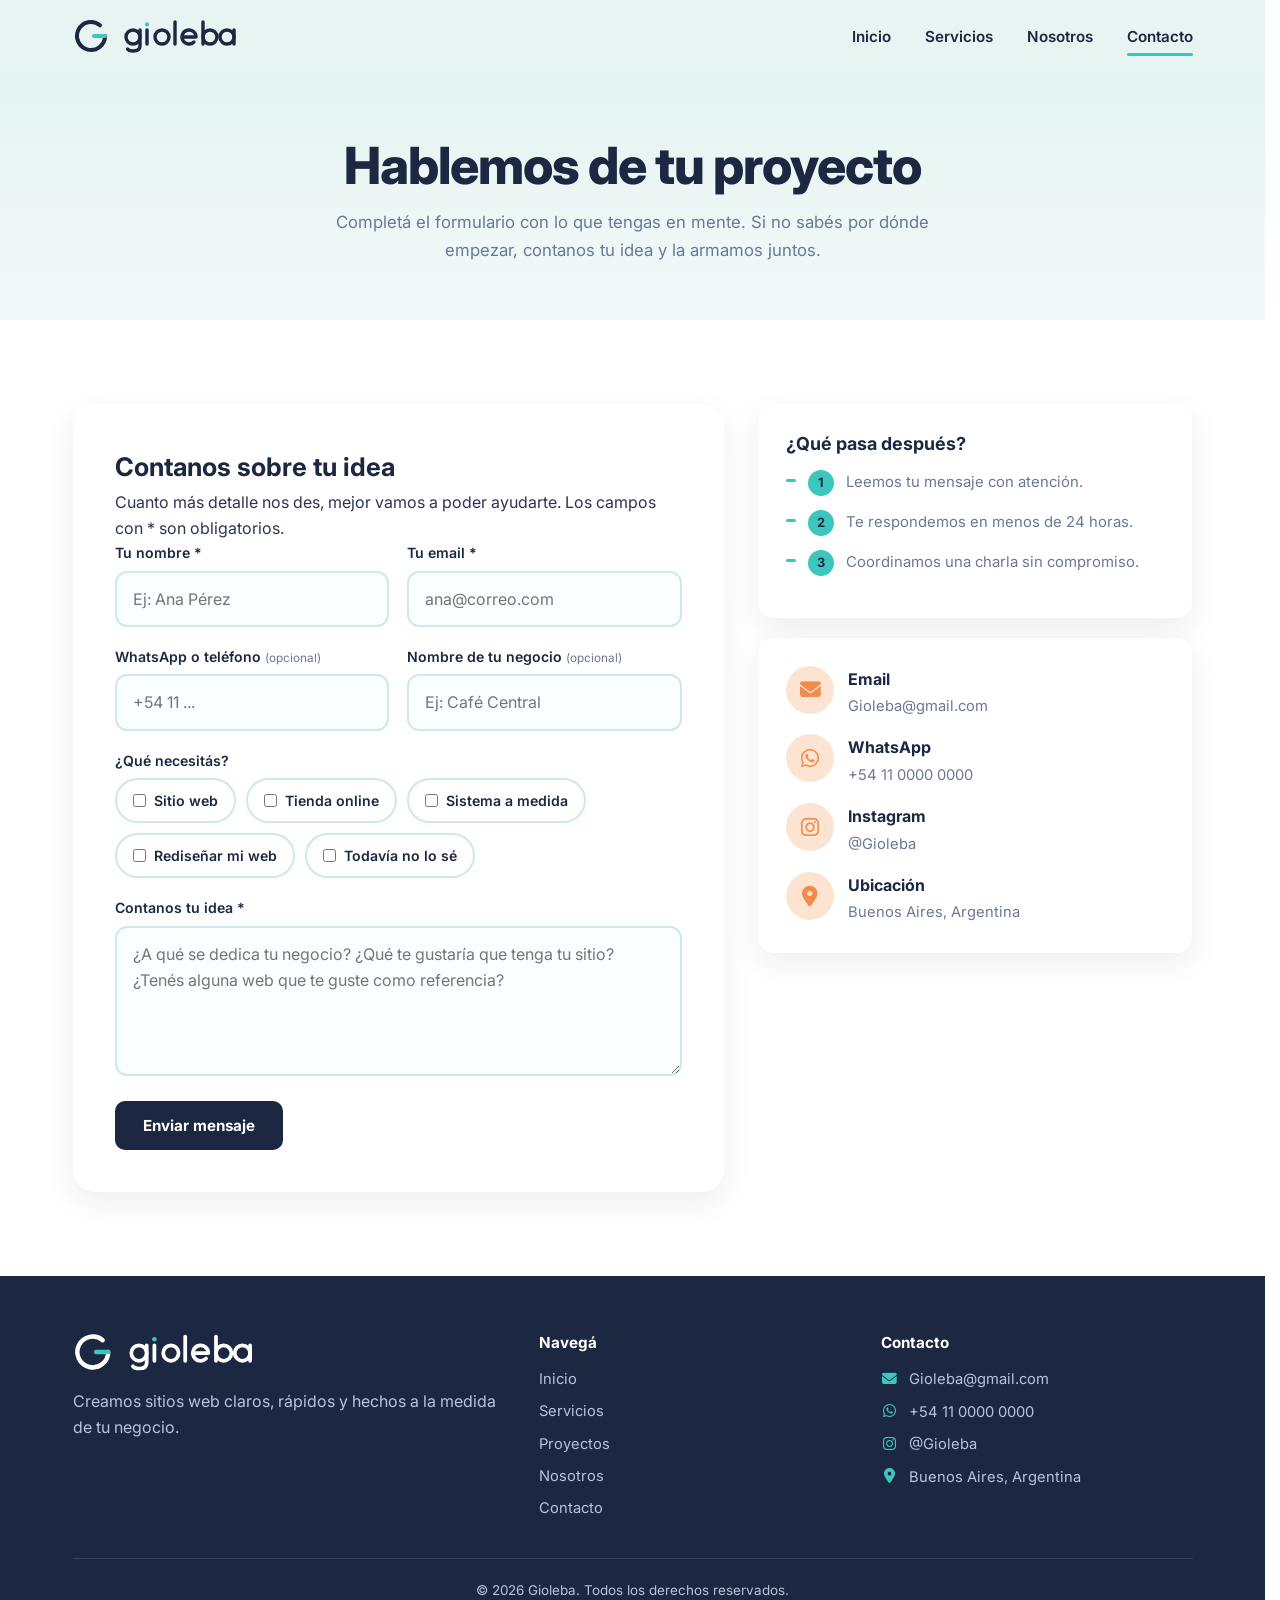
==== public/contacto.html @ 31b3fd61 "feat: backend de contacto con Notion y estructura para Cloudflare Pages" ====
<!DOCTYPE html>
<html lang="es">
<head>
  <meta charset="UTF-8">
  <meta name="viewport" content="width=device-width, initial-scale=1">
  <title>Gioleba</title>
  <meta name="description" content="Contanos tu idea y empecemos tu proyecto.">
  <link rel="icon" href="img/logo-blanco.svg">
  <link rel="preconnect" href="https://fonts.googleapis.com">
  <link href="https://fonts.googleapis.com/css2?family=Inter:wght@400;500;600;700;800&display=swap" rel="stylesheet">
  <!-- iconos font awesome -->
  <link rel="stylesheet" href="https://cdnjs.cloudflare.com/ajax/libs/font-awesome/6.5.2/css/all.min.css">
  <!-- hoja de estilos compartida -->
  <link rel="stylesheet" href="style.css">
</head>
<body>

  <!-- cabecera y navegacion, el link activo se marca desde main.js -->
  <header class="cabecera">
    <div class="contenedor nav">
      <!-- logo: reemplaza el archivo img/logo.svg por el tuyo -->
      <a href="index.html" class="logo" aria-label="Gioleba, ir al inicio"><img src="img/logo.svg" alt="Gioleba" width="170" height="40"></a>
      <button class="burger" aria-label="Abrir menú" aria-expanded="false"><span></span><span></span><span></span></button>
      <ul class="menu">
        <li><a href="index.html">Inicio</a></li>
        <li><a href="servicios.html">Servicios</a></li>
          <!-- <li><a href="proyectos.html">Proyectos</a></li>-->
        <li><a href="nosotros.html">Nosotros</a></li>
        <li><a href="contacto.html">Contacto</a></li>
      </ul>
    </div>
  </header>

  <main>
    <section class="pagina-titulo">
      <div class="contenedor">
        <h1 class="entra">Hablemos de tu proyecto</h1>
        <p class="entra">Completá el formulario con lo que tengas en mente. Si no sabés por dónde empezar, contanos tu idea y la armamos juntos.</p>
      </div>
    </section>

    <section class="seccion">
      <div class="contenedor contacto-grid">

        <!-- formulario grande, validacion en main.js y envio a /api/contacto -->
        <div class="formulario reveal">
          <form id="form-contacto" novalidate>
            <h2>Contanos sobre tu idea</h2>
            <p>Cuanto más detalle nos des, mejor vamos a poder ayudarte. Los campos con * son obligatorios.</p>
            <div class="fila">
              <div class="campo"><label for="nombre">Tu nombre *</label><input id="nombre" name="nombre" type="text" placeholder="Ej: Ana Pérez" autocomplete="name"><span class="msg-error">Escribí tu nombre para saber cómo llamarte.</span></div>
              <div class="campo"><label for="email">Tu email *</label><input id="email" name="email" type="email" placeholder="ana@correo.com" autocomplete="email"><span class="msg-error">Revisá que el email esté bien escrito.</span></div>
            </div>
            <div class="fila">
              <div class="campo"><label for="tel">WhatsApp o teléfono <small>(opcional)</small></label><input id="tel" name="tel" type="tel" placeholder="+54 11 ..."></div>
              <div class="campo"><label for="negocio">Nombre de tu negocio <small>(opcional)</small></label><input id="negocio" name="negocio" type="text" placeholder="Ej: Café Central"></div>
            </div>
            <div class="campo">
              <label>¿Qué necesitás?</label>
              <div class="opciones">
                <label><input type="checkbox" name="tipo" value="web"> Sitio web</label>
                <label><input type="checkbox" name="tipo" value="tienda"> Tienda online</label>
                <label><input type="checkbox" name="tipo" value="sistema"> Sistema a medida</label>
                <label><input type="checkbox" name="tipo" value="rediseno"> Rediseñar mi web</label>
                <label><input type="checkbox" name="tipo" value="no-se"> Todavía no lo sé</label>
              </div>
            </div>
            <div class="campo"><label for="mensaje">Contanos tu idea *</label><textarea id="mensaje" name="mensaje" placeholder="¿A qué se dedica tu negocio? ¿Qué te gustaría que tenga tu sitio? ¿Tenés alguna web que te guste como referencia?"></textarea><span class="msg-error">Contanos un poco más (al menos unas pocas palabras).</span></div>
            <!-- trampa anti-spam: las personas no la ven, los bots la completan -->
            <div class="hp" aria-hidden="true">
              <label for="website">No completar este campo</label>
              <input id="website" name="website" type="text" tabindex="-1" autocomplete="off">
            </div>
            <button type="submit" class="btn btn-oscuro">Enviar mensaje</button>
            <p id="form-aviso" class="form-aviso" role="alert" hidden></p>
          </form>
          <div class="exito">
            <div class="icono"><i class="fa-solid fa-circle-check"></i></div>
            <h3>¡Mensaje enviado!</h3>
            <p>Gracias por escribirnos. Te respondemos en menos de 24 horas.</p>
          </div>
        </div>

        <!-- columna lateral -->
        <aside class="lateral">
          <div class="tarjeta reveal">
            <h3>¿Qué pasa después?</h3>
            <ul class="pasos-lista" style="margin-top:14px">
              <li><b>1</b>Leemos tu mensaje con atención.</li>
              <li><b>2</b>Te respondemos en menos de 24 horas.</li>
              <li><b>3</b>Coordinamos una charla sin compromiso.</li>
            </ul>
          </div>
          <div class="tarjeta reveal">
            <a class="dato" href="mailto:Gioleba@gmail.com"><div class="icono"><i class="fa-solid fa-envelope"></i></div><div><strong>Email</strong><span>Gioleba@gmail.com</span></div></a>
            <a class="dato" href="https://wa.me/5491100000000" target="_blank" rel="noopener"><div class="icono"><i class="fa-brands fa-whatsapp"></i></div><div><strong>WhatsApp</strong><span>+54 11 0000 0000</span></div></a>
            <a class="dato" href="https://instagram.com/Gioleba" target="_blank" rel="noopener"><div class="icono"><i class="fa-brands fa-instagram"></i></div><div><strong>Instagram</strong><span>@Gioleba</span></div></a>
            <div class="dato"><div class="icono"><i class="fa-solid fa-location-dot"></i></div><div><strong>Ubicación</strong><span>Buenos Aires, Argentina</span></div></div>
          </div>
        </aside>
      </div>
    </section>
  </main>

    <!-- pie de pagina -->
  <footer class="pie">
    <div class="contenedor">
      <div class="pie-grid">
        <div>
          <!-- logo version clara para fondo oscuro: img/logo-blanco.svg -->
          <a href="index.html" class="logo" aria-label="Gioleba, ir al inicio"><img src="img/logo-blanco.svg" alt="Gioleba" width="170" height="40"></a>
          <p>Creamos sitios web claros, rápidos y hechos a la medida de tu negocio.</p>
        </div>
        <div>
          <h4>Navegá</h4>
          <ul>
            <li><a href="index.html">Inicio</a></li>
            <li><a href="servicios.html">Servicios</a></li>
            <li><a href="proyectos.html">Proyectos</a></li>
            <li><a href="nosotros.html">Nosotros</a></li>
            <li><a href="contacto.html">Contacto</a></li>
          </ul>
        </div>
        <div>
          <h4>Contacto</h4>
          <ul>
            <li><a href="mailto:Gioleba@gmail.com"><i class="fa-solid fa-envelope"></i>Gioleba@gmail.com</a></li>
            <li><a href="https://wa.me/5491100000000" target="_blank" rel="noopener"><i class="fa-brands fa-whatsapp"></i>+54 11 0000 0000</a></li>
            <li><a href="https://instagram.com/Gioleba" target="_blank" rel="noopener"><i class="fa-brands fa-instagram"></i>@Gioleba</a></li>
            <li><span><i class="fa-solid fa-location-dot"></i>Buenos Aires, Argentina</span></li>
          </ul>
        </div>
      </div>
      <p class="pie-fin">© <span class="anio">2026</span> Gioleba. Todos los derechos reservados.</p>
    </div>
  </footer>

  <!-- comportamiento compartido -->
  <script src="main.js"></script>
</body>
</html>
---- public/style.css ----
/* ===== variables de color y medidas ===== */
:root{
  --menta:#e4f3f1; --menta-2:#cfe9e6; --blanco:#fff;
  --marino:#1c2842; --texto:#2b3550; --suave:#6b7794;
  --turquesa:#3cc6bd; --turquesa-os:#27a39b;
  --durazno:#fde4d2; --naranja:#f28c4e;
  --radio:16px; --sombra:0 10px 30px rgba(28,40,66,.08);
  --ancho:1120px;
}
*{box-sizing:border-box;margin:0;padding:0}
html{scroll-behavior:smooth}
body{font-family:'Inter',system-ui,sans-serif;color:var(--texto);background:var(--blanco);line-height:1.65;-webkit-font-smoothing:antialiased}
img,svg{max-width:100%;display:block}
a{color:inherit;text-decoration:none}
ul{list-style:none}
.contenedor{width:min(var(--ancho),92%);margin-inline:auto}
:focus-visible{outline:3px solid var(--turquesa);outline-offset:3px;border-radius:6px}

/* ===== navegacion ===== */
.cabecera{position:sticky;top:0;z-index:50;background:rgba(228,243,241,.88);backdrop-filter:blur(10px);transition:box-shadow .3s}
.cabecera.scroll{box-shadow:0 6px 24px rgba(28,40,66,.1)}
.nav{display:flex;align-items:center;justify-content:space-between;height:72px}
.menu{display:flex;gap:34px}
.menu a{position:relative;font-weight:600;font-size:.95rem;color:var(--marino);padding:26px 0}
/* linea indicadora de la pagina activa */
.menu a::after{content:"";position:absolute;left:0;right:0;bottom:16px;height:3px;border-radius:3px;background:var(--turquesa);transform:scaleX(0);transform-origin:left;transition:transform .35s ease}
.menu a:hover::after,.menu a.activo::after{transform:scaleX(1)}
.burger{display:none;background:none;border:0;width:40px;height:40px;cursor:pointer}
.burger span{display:block;width:24px;height:2.5px;background:var(--marino);margin:5px auto;border-radius:2px;transition:.3s}
.burger.abierto span:nth-child(1){transform:translateY(7.5px) rotate(45deg)}
.burger.abierto span:nth-child(2){opacity:0}
.burger.abierto span:nth-child(3){transform:translateY(-7.5px) rotate(-45deg)}

/* ===== botones ===== */
.btn{display:inline-block;padding:13px 26px;border-radius:10px;font-weight:700;font-size:.95rem;border:2px solid transparent;cursor:pointer;font-family:inherit;transition:transform .25s,box-shadow .25s,background .25s}
.btn-oscuro{background:var(--marino);color:#fff}
.btn-oscuro:hover{transform:translateY(-3px);box-shadow:0 10px 22px rgba(28,40,66,.28)}
.btn-borde{border-color:var(--marino);color:var(--marino);background:transparent}
.btn-borde:hover{background:var(--marino);color:#fff;transform:translateY(-3px)}
.btn-turquesa{background:var(--turquesa);color:var(--marino)}
.btn-turquesa:hover{background:var(--turquesa-os);transform:translateY(-3px)}
.acciones{display:flex;gap:14px;flex-wrap:wrap;margin-top:28px}

/* ===== hero ===== */
.hero{background:linear-gradient(180deg,var(--menta),#f3faf9);padding:70px 0 90px;overflow:hidden}
.hero-grid{display:grid;grid-template-columns:1.1fr .9fr;gap:40px;align-items:center}
.hero h1,.pagina-titulo h1{font-size:clamp(2rem,4.6vw,3.2rem);line-height:1.15;color:var(--marino);font-weight:800;letter-spacing:-.02em}
.hero p{margin-top:18px;max-width:46ch;color:var(--suave);font-size:1.05rem}
/* ilustracion del hero hecha con css */
.ilustra{position:relative;height:340px}
.fondo-circulo{position:absolute;right:6%;top:10%;width:280px;height:280px;border-radius:50%;background:var(--durazno);animation:respira 6s ease-in-out infinite}
.ventana{position:absolute;left:8%;top:22%;width:78%;background:#fff;border-radius:18px;box-shadow:var(--sombra);padding:16px;animation:flota 5s ease-in-out infinite}
.puntos{display:flex;gap:6px;margin-bottom:14px}
.puntos i{width:10px;height:10px;border-radius:50%;background:var(--menta-2)}
.puntos i:first-child{background:var(--naranja)}
.linea{height:10px;border-radius:6px;background:var(--menta);margin-bottom:9px}
.linea.corta{width:55%}.linea.media{width:78%}
.bloque{display:flex;gap:10px;margin-top:14px}
.bloque b{flex:1;height:54px;border-radius:10px;background:var(--menta)}
.bloque b:first-child{background:linear-gradient(135deg,var(--turquesa),#7ddfd8)}
.chip{position:absolute;background:#fff;padding:8px 14px;border-radius:30px;font-size:.8rem;font-weight:700;color:var(--marino);box-shadow:var(--sombra)}
.chip.c1{right:2%;top:6%;animation:flota 4s ease-in-out infinite}
.chip.c2{left:0;bottom:12%;animation:flota 5.5s ease-in-out infinite .6s}
.chip.c3{right:8%;bottom:4%;animation:flota 4.5s ease-in-out infinite 1.2s}
@keyframes flota{50%{transform:translateY(-12px)}}
@keyframes respira{50%{transform:scale(1.06)}}
/* entrada del hero al cargar la pagina */
.entra{opacity:0;transform:translateY(24px);animation:entra .8s ease forwards}
.entra:nth-child(2){animation-delay:.12s}.entra:nth-child(3){animation-delay:.24s}.entra:nth-child(4){animation-delay:.36s}
@keyframes entra{to{opacity:1;transform:none}}

/* ===== encabezado de paginas internas ===== */
.pagina-titulo{background:linear-gradient(180deg,var(--menta),#f3faf9);padding:64px 0 56px;text-align:center}
.pagina-titulo p{max-width:56ch;margin:14px auto 0;color:var(--suave);font-size:1.05rem}

/* ===== secciones ===== */
.seccion{padding:84px 0}
.seccion.alt{background:var(--menta)}
.titulo{text-align:center;margin-bottom:46px}
.titulo h2{font-size:clamp(1.6rem,3vw,2.1rem);color:var(--marino);font-weight:800;letter-spacing:-.01em}
.titulo p{color:var(--suave);max-width:54ch;margin:10px auto 0}
.grid-3{display:grid;grid-template-columns:repeat(3,1fr);gap:24px}
.grid-2{display:grid;grid-template-columns:repeat(2,1fr);gap:24px}
.centro{text-align:center;margin-top:40px}

/* ===== tarjetas ===== */
.tarjeta{background:#fff;border-radius:var(--radio);padding:28px;box-shadow:var(--sombra);transition:transform .3s,box-shadow .3s}
.tarjeta:hover{transform:translateY(-6px);box-shadow:0 18px 40px rgba(28,40,66,.14)}
.icono{width:48px;height:48px;border-radius:50%;background:var(--durazno);display:grid;place-items:center;font-size:1.3rem;margin-bottom:16px;transition:transform .4s}
.tarjeta:hover .icono{transform:rotate(-12deg) scale(1.1)}
.tarjeta h3{color:var(--marino);font-size:1.12rem;margin-bottom:8px;line-height:1.3}
.tarjeta p{color:var(--suave);font-size:.95rem}
.tarjeta ul{margin-top:14px;font-size:.9rem;color:var(--texto)}
.tarjeta li{padding-left:22px;position:relative;margin-bottom:6px}
.tarjeta li::before{content:"";position:absolute;left:0;top:.6em;width:10px;height:3px;border-radius:2px;background:var(--turquesa)}
.enlace{display:inline-block;margin-top:16px;font-weight:700;color:var(--marino);font-size:.92rem}
.enlace span{display:inline-block;transition:transform .25s}
.enlace:hover span{transform:translateX(6px)}

/* ===== proyectos ===== */
.filtros{display:flex;gap:10px;justify-content:center;flex-wrap:wrap;margin-bottom:36px}
.filtro{padding:9px 20px;border-radius:30px;border:2px solid var(--menta-2);background:#fff;font-family:inherit;font-weight:600;color:var(--marino);cursor:pointer;transition:.25s}
.filtro:hover{border-color:var(--turquesa)}
.filtro.activo{background:var(--marino);color:#fff;border-color:var(--marino)}
.proyecto{background:#fff;border-radius:var(--radio);overflow:hidden;box-shadow:var(--sombra);transition:transform .3s,opacity .3s}
.proyecto:hover{transform:translateY(-6px)}
.proyecto.oculto{display:none}
.thumb{height:170px;position:relative;overflow:hidden;display:grid;place-items:center;padding:18px}
.thumb::before{content:"";position:absolute;left:18px;right:18px;top:18px;height:10px;border-radius:6px;background:rgba(255,255,255,.55)}
.thumb .pieza{width:70%;height:64%;border-radius:10px;background:rgba(255,255,255,.88);margin-top:16px;transition:transform .5s}
.proyecto:hover .pieza{transform:scale(1.08)}
.t1{background:linear-gradient(135deg,#4a3328,#8a5a3c)}
.t2{background:linear-gradient(135deg,#f6c9d0,#f9e4e0)}
.t3{background:linear-gradient(135deg,var(--turquesa),#a6e6e0)}
.t4{background:linear-gradient(135deg,#1c2842,#3a4d7a)}
.t5{background:linear-gradient(135deg,#f9d9b8,#f28c4e)}
.t6{background:linear-gradient(135deg,#c9e7c3,#8ccf9b)}
.proyecto-info{padding:20px 24px 24px}
.proyecto-info h3{color:var(--marino);font-size:1.08rem}
.proyecto-info p{color:var(--suave);font-size:.92rem;margin-top:6px}
.etiqueta{display:inline-block;margin-top:12px;padding:3px 12px;border-radius:20px;background:var(--menta);font-size:.78rem;font-weight:600;color:var(--turquesa-os)}

/* ===== proceso ===== */
.pasos{display:grid;grid-template-columns:repeat(4,1fr);gap:20px}
.paso{text-align:center}
.paso .icono{margin-inline:auto}

/* ===== nosotros ===== */
.dos-col{display:grid;grid-template-columns:1fr 1fr;gap:56px;align-items:center}
.dos-col h2{color:var(--marino);font-size:1.9rem;line-height:1.2;margin-bottom:14px}
.dos-col p{color:var(--suave);margin-bottom:12px}

/* ===== testimonios ===== */
.testimonio{background:#fff;border-radius:var(--radio);padding:30px 26px 24px;box-shadow:var(--sombra);position:relative}
.testimonio::before{content:"\201C";position:absolute;top:-6px;left:20px;font-size:4.2rem;font-weight:800;color:var(--naranja);line-height:1}
.testimonio p{margin-top:22px;color:var(--texto);font-size:.97rem}
.autor{margin-top:16px;font-weight:700;color:var(--marino);font-size:.9rem}
.autor small{display:block;font-weight:500;color:var(--suave)}

/* ===== banda final ===== */
.banda{background:var(--marino);color:#fff;text-align:center;padding:70px 0}
.banda h2{font-size:clamp(1.5rem,3vw,2rem);margin-bottom:10px}
.banda p{color:#b9c3dc;max-width:48ch;margin:0 auto 26px}

/* ===== contacto ===== */
.contacto-grid{display:grid;grid-template-columns:1.5fr 1fr;gap:34px;align-items:start}
.formulario{background:#fff;border-radius:22px;padding:42px;box-shadow:var(--sombra)}
.formulario h2{color:var(--marino);font-size:1.6rem}
.formulario>p{color:var(--suave);margin:6px 0 26px}
.fila{display:grid;grid-template-columns:1fr 1fr;gap:18px}
.campo{margin-bottom:18px;position:relative}
.campo label{display:block;font-weight:600;font-size:.88rem;color:var(--marino);margin-bottom:6px}
.campo small{color:var(--suave);font-weight:400}
.campo input,.campo select,.campo textarea{width:100%;padding:13px 16px;border:2px solid var(--menta-2);border-radius:12px;font:inherit;color:var(--texto);background:#fbfefe;transition:border-color .25s,box-shadow .25s}
.campo textarea{min-height:150px;resize:vertical}
.campo input:focus,.campo select:focus,.campo textarea:focus{outline:0;border-color:var(--turquesa);box-shadow:0 0 0 4px rgba(60,198,189,.18)}
.campo.error input,.campo.error select,.campo.error textarea{border-color:#e0605e}
.msg-error{display:none;color:#c9403d;font-size:.82rem;margin-top:5px}
.campo.error .msg-error{display:block}
.opciones{display:flex;flex-wrap:wrap;gap:10px}
.opciones label{display:inline-flex;align-items:center;gap:8px;margin:0;padding:9px 16px;border:2px solid var(--menta-2);border-radius:30px;cursor:pointer;font-weight:600;transition:.25s}
.opciones input{width:auto;accent-color:var(--turquesa-os)}
.opciones label:has(input:checked){background:var(--menta);border-color:var(--turquesa)}
.exito{display:none;text-align:center;padding:30px 10px}
.exito.visible{display:block;animation:entra .6s ease forwards}
.exito .icono{margin-inline:auto;background:var(--menta);width:64px;height:64px;font-size:1.8rem}
.exito h3{color:var(--marino);font-size:1.4rem;margin-bottom:6px}
.lateral{display:grid;gap:20px}
.dato{display:flex;gap:14px;align-items:flex-start}
.dato .icono{margin:0;flex:none}
.dato strong{display:block;color:var(--marino)}
.dato span{color:var(--suave);font-size:.92rem}
.pasos-lista li{display:flex;gap:12px;margin-bottom:14px;color:var(--suave);font-size:.93rem}
.pasos-lista b{flex:none;width:26px;height:26px;border-radius:50%;background:var(--turquesa);color:var(--marino);display:grid;place-items:center;font-size:.8rem}

/* ===== pie ===== */
.pie{background:var(--marino);color:#b9c3dc;padding:54px 0 26px}
.pie-grid{display:grid;grid-template-columns:1.4fr 1fr 1fr;gap:30px;padding-bottom:30px;border-bottom:1px solid rgba(255,255,255,.12)}
.pie .logo{color:#fff;margin-bottom:12px}
.pie h4{color:#fff;margin-bottom:12px;font-size:.95rem}
.pie li{margin-bottom:8px;font-size:.92rem}
.pie a:hover{color:var(--turquesa)}
.pie-fin{padding-top:20px;font-size:.84rem;text-align:center}

/* ===== aparicion al hacer scroll ===== */
.reveal{opacity:0;transform:translateY(28px);transition:opacity .7s ease,transform .7s ease}
.reveal.visible{opacity:1;transform:none}

/* ===== responsive ===== */
@media (max-width:900px){
  .hero-grid,.dos-col,.contacto-grid{grid-template-columns:1fr}
  .grid-3,.pasos{grid-template-columns:1fr 1fr}
  .ilustra{height:300px;order:-1}
  .pie-grid{grid-template-columns:1fr 1fr}
}
@media (max-width:700px){
  .burger{display:block}
  .menu{position:absolute;top:72px;left:0;right:0;background:var(--menta);flex-direction:column;gap:0;padding:8px 5%;max-height:0;overflow:hidden;transition:max-height .4s ease,padding .4s}
  .menu.abierto{max-height:360px;padding:14px 5% 20px}
  .menu a{display:inline-block;padding:12px 0}
  .menu a::after{bottom:6px;right:auto;width:36px}
  .grid-3,.grid-2,.pasos,.fila,.pie-grid{grid-template-columns:1fr}
  .formulario{padding:28px 22px}
}
@media (prefers-reduced-motion:reduce){
  *{animation:none!important;transition:none!important}
  .reveal,.entra{opacity:1;transform:none}
}

/* ===== logo como imagen: solo reemplaza los archivos de la carpeta img ===== */
:root{--logo-alto:40px;--logo-alto-pie:44px}
.logo{display:flex;align-items:center;max-width:60%}
.logo img{height:var(--logo-alto);width:auto;max-width:100%;object-fit:contain;transition:transform .4s}
.logo:hover img{transform:scale(1.04)}
.pie .logo{margin-bottom:14px}
.pie .logo img{height:var(--logo-alto-pie)}

/* ===== iconos ===== */
.icono i{color:var(--naranja)}
.exito .icono i{color:var(--turquesa-os)}
.chip i{margin-right:6px;color:var(--turquesa-os)}
.pie li a,.pie li span{display:inline-flex;align-items:center;gap:10px}
.pie li i{width:18px;text-align:center;color:var(--turquesa)}
a.dato{transition:transform .25s}
a.dato:hover{transform:translateX(4px)}
a.dato:hover strong{color:var(--turquesa-os)}
.dato+.dato{margin-top:16px}

/* ===== texto de la derecha en inicio y nosotros ===== */
.texto-der{border-left:3px solid var(--turquesa);padding-left:28px}
.texto-der h3{color:var(--marino);font-size:1.25rem;margin-bottom:10px}
.texto-der p{color:var(--suave);margin-bottom:12px}

/* ===== slider de testimonios ===== */
.slider{--vista:3;--sep:24px;overflow:hidden;padding:26px 0 34px;
  -webkit-mask-image:linear-gradient(90deg,transparent,#000 4%,#000 96%,transparent);
  mask-image:linear-gradient(90deg,transparent,#000 4%,#000 96%,transparent)}
.slider-pista{display:flex;gap:var(--sep);transition:transform .7s cubic-bezier(.65,0,.35,1);will-change:transform}
.slider-pista .testimonio{flex:0 0 calc((100% - (var(--vista) - 1) * var(--sep)) / var(--vista));
  opacity:.4;filter:blur(3px);transform:scale(.95);transition:opacity .7s,filter .7s,transform .7s}
.slider-pista .testimonio.en-vista{opacity:1;filter:none;transform:none}
.slider.salto .testimonio{transition:none!important}
.slider-controles{display:flex;align-items:center;justify-content:center;gap:18px}
.slider-btn{width:44px;height:44px;border-radius:50%;border:2px solid var(--menta-2);background:#fff;color:var(--marino);cursor:pointer;display:grid;place-items:center;transition:.25s}
.slider-btn:hover{background:var(--marino);color:#fff;border-color:var(--marino)}
.slider-puntos{display:flex;gap:8px}
.slider-puntos button{width:10px;height:10px;padding:0;border:0;border-radius:10px;background:var(--menta-2);cursor:pointer;transition:width .3s,background .3s}
.slider-puntos button.activo{width:28px;background:var(--turquesa)}
@media (max-width:900px){.slider{--vista:2}}
@media (max-width:600px){.slider{--vista:1}}
@media (max-width:700px){:root{--logo-alto:34px;--logo-alto-pie:40px}}

/* ===== proyectos: foto, hover y ver mas ===== */
html{scrollbar-gutter:stable}
.proyecto{position:relative;cursor:pointer}
.proyecto.listo:hover{transform:scale(1.04);box-shadow:0 20px 44px rgba(28,40,66,.18);z-index:2}
.proyecto:focus-visible{outline-offset:-3px}
/* la foto se adapta sola: cualquier tamaño se recorta al centro en formato 16:10 */
.thumb{height:auto;aspect-ratio:16/10;padding:0}
.thumb .pieza{position:absolute;inset:24% 15% 14%;width:auto;height:auto;margin:0}
.thumb img{position:absolute;inset:0;width:100%;height:100%;object-fit:cover;transition:transform .6s ease}
.proyecto:hover .thumb img{transform:scale(1.07)}
.sin-foto{display:none}
.ver-mas{display:block;margin-top:14px;font-weight:700;font-size:.9rem;color:var(--marino)}
.ver-mas i{margin-left:4px;transition:transform .25s}
.proyecto:hover .ver-mas i{transform:translateX(6px)}

/* arregla el hover de las tarjetas con aparicion (antes lo tapaba la animacion de entrada) */
.reveal.listo{transition:transform .35s cubic-bezier(.2,.8,.2,1),box-shadow .35s ease,opacity .3s ease}
.tarjeta.listo:hover{transform:translateY(-6px);box-shadow:0 18px 40px rgba(28,40,66,.14)}

/* ===== ventana de detalle del proyecto ===== */
.modal{position:fixed;inset:0;z-index:100;display:grid;place-items:center;padding:3vh 3vw}
.modal[hidden]{display:none}
html.modal-abierto,html.modal-abierto body{overflow:hidden}
.modal-fondo{position:absolute;inset:0;background:rgba(28,40,66,.62);backdrop-filter:blur(5px);opacity:0;transition:opacity .4s ease}
.modal.abierto .modal-fondo{opacity:1}
.modal-caja{position:relative;display:flex;flex-direction:column;width:min(1000px,100%);height:min(90vh,820px);background:#fff;border-radius:24px;overflow:hidden;box-shadow:0 30px 80px rgba(0,0,0,.35);
  opacity:0;transform:scale(.35);transition:transform .5s cubic-bezier(.22,1,.36,1),opacity .3s ease}
.modal.abierto .modal-caja{opacity:1;transform:none}
.modal-cerrar{position:absolute;top:14px;right:14px;z-index:3;width:42px;height:42px;border-radius:50%;border:0;background:#fff;color:var(--marino);font-size:1.05rem;cursor:pointer;box-shadow:0 4px 14px rgba(0,0,0,.18);transition:transform .25s,background .25s}
.modal-cerrar:hover{transform:rotate(90deg);background:var(--menta)}
.modal-foto{position:relative;flex:none;height:42%;display:grid;place-items:center;overflow:hidden}
.modal-foto i{font-size:3rem;color:rgba(255,255,255,.75)}
.modal-foto img{position:absolute;inset:0;width:100%;height:100%;object-fit:cover}
.modal-cuerpo{flex:1;overflow-y:auto;padding:28px 38px 12px}
.modal-cuerpo h2{color:var(--marino);font-size:clamp(1.5rem,3vw,2.1rem);line-height:1.2;margin:12px 0 14px}
.modal-desc p{color:var(--suave);font-size:1.02rem;margin-bottom:12px;max-width:68ch}
.modal-pie{flex:none;display:flex;justify-content:center;padding:18px 38px 24px;border-top:1px solid var(--menta)}
.modal-pie .btn{min-width:240px;text-align:center}
.modal-pie .btn i{margin-left:6px;font-size:.85rem}

@media (max-width:700px){
  /* en celular la ventana sube desde abajo ocupando casi toda la pantalla */
  .modal{padding:0;place-items:end center}
  .modal-caja{width:100%;height:92vh;height:92dvh;border-radius:22px 22px 0 0}
  .modal-foto{height:34%}
  .modal-cuerpo{padding:22px 22px 8px}
  .modal-pie{padding:14px 22px 20px}
  .modal-pie .btn{width:100%;min-width:0}
}

/* ===== formulario de contacto: honeypot y aviso de error ===== */
/* campo trampa: fuera de pantalla, invisible pero presente para los bots */
.hp{position:absolute;width:1px;height:1px;padding:0;margin:-1px;overflow:hidden;clip:rect(0 0 0 0);white-space:nowrap;border:0}
.form-aviso{margin-top:14px;padding:12px 16px;border-radius:12px;background:#fdecec;border:1px solid #f3b9b8;color:#a83533;font-size:.9rem;line-height:1.45}
.formulario button[type="submit"]:disabled{opacity:.65;cursor:progress}
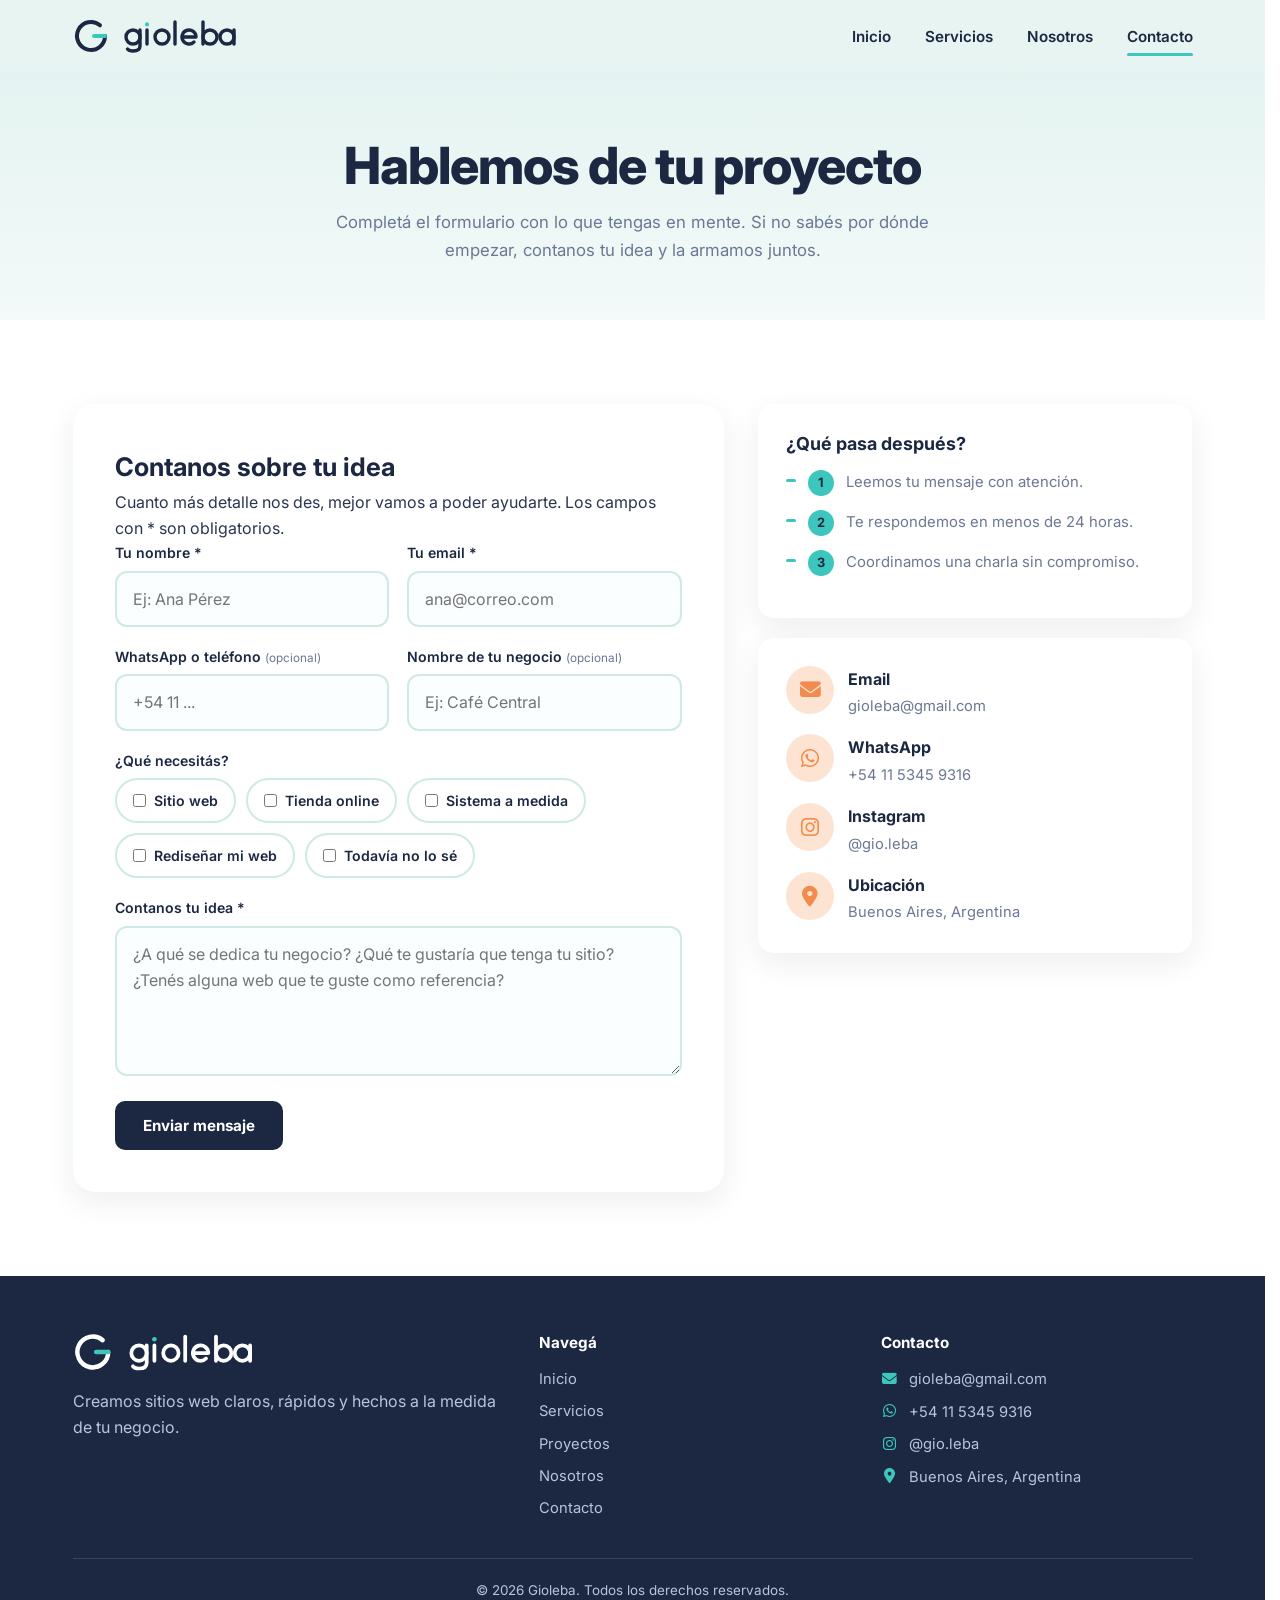
==== commit 0d683c4e: "Actualizacion meta head, footer" ====
--- a/public/contacto.html
+++ b/public/contacto.html
@@ -3,9 +3,34 @@
 <head>
   <meta charset="UTF-8">
   <meta name="viewport" content="width=device-width, initial-scale=1">
+
+  <!-- buscador: titulo y descripcion -->
   <title>Gioleba</title>
-  <meta name="description" content="Contanos tu idea y empecemos tu proyecto.">
-  <link rel="icon" href="img/logo-blanco.svg">
+  <meta name="description" content="En Gioleba creamos soluciones digitales a medida para emprendedores y pequeños negocios. Diseñamos y desarrollamos plataformas, tiendas y sitios web claros, sin tecnicismos y con acompañamiento real.">
+  <link rel="canonical" href="https://www.gioleba.com.ar/">
+  <meta name="robots" content="index, follow">
+  <meta name="theme-color" content="#1c2842">
+
+  <!-- vista previa al compartir el link (whatsapp, facebook, linkedin, etc.) -->
+  <meta property="og:type" content="website">
+  <meta property="og:site_name" content="Gioleba">
+  <meta property="og:locale" content="es_AR">
+  <meta property="og:title" content="Gioleba | Soluciones digitales a medida">
+  <meta property="og:description" content="En Gioleba creamos soluciones digitales a medida para emprendedores y pequeños negocios. Diseñamos y desarrollamos plataformas, tiendas y sitios web claros, sin tecnicismos y con acompañamiento real.">
+  <meta property="og:url" content="https://www.gioleba.com.ar/">
+  <meta property="og:image" content="https://www.gioleba.com.ar/img/GiolebaLogo.jfif">
+  <meta property="og:image:width" content="1200">
+  <meta property="og:image:height" content="630">
+  <meta property="og:image:alt" content="Gioleba, soluciones digitales a medida">
+
+  <!-- vista previa en x (twitter) -->
+  <meta name="twitter:card" content="summary_large_image">
+  <meta name="twitter:title" content="Gioleba | Soluciones digitales a medida">
+  <meta name="twitter:description" content="En Gioleba creamos soluciones digitales a medida para emprendedores y pequeños negocios. Diseñamos y desarrollamos plataformas, tiendas y sitios web claros, sin tecnicismos y con acompañamiento real.">
+  <meta name="twitter:image" content="https://www.gioleba.com.ar/img/GiolebaLogo.jfif">
+
+  <!-- iconos y recursos -->
+   <link rel="icon" href="img/logopng1.png">
   <link rel="preconnect" href="https://fonts.googleapis.com">
   <link href="https://fonts.googleapis.com/css2?family=Inter:wght@400;500;600;700;800&display=swap" rel="stylesheet">
   <!-- iconos font awesome -->
@@ -92,9 +117,9 @@
             </ul>
           </div>
           <div class="tarjeta reveal">
-            <a class="dato" href="mailto:Gioleba@gmail.com"><div class="icono"><i class="fa-solid fa-envelope"></i></div><div><strong>Email</strong><span>Gioleba@gmail.com</span></div></a>
-            <a class="dato" href="https://wa.me/5491100000000" target="_blank" rel="noopener"><div class="icono"><i class="fa-brands fa-whatsapp"></i></div><div><strong>WhatsApp</strong><span>+54 11 0000 0000</span></div></a>
-            <a class="dato" href="https://instagram.com/Gioleba" target="_blank" rel="noopener"><div class="icono"><i class="fa-brands fa-instagram"></i></div><div><strong>Instagram</strong><span>@Gioleba</span></div></a>
+            <a class="dato" href="mailto:gioleba@gmail.com"><div class="icono"><i class="fa-solid fa-envelope"></i></div><div><strong>Email</strong><span>gioleba@gmail.com</span></div></a>
+            <a class="dato" href="https://wa.me/5491153459316" target="_blank" rel="noopener"><div class="icono"><i class="fa-brands fa-whatsapp"></i></div><div><strong>WhatsApp</strong><span>+54 11 5345 9316</span></div></a>
+            <a class="dato" href="https://instagram.com/gio.leba" target="_blank" rel="noopener"><div class="icono"><i class="fa-brands fa-instagram"></i></div><div><strong>Instagram</strong><span>@gio.leba</span></div></a>
             <div class="dato"><div class="icono"><i class="fa-solid fa-location-dot"></i></div><div><strong>Ubicación</strong><span>Buenos Aires, Argentina</span></div></div>
           </div>
         </aside>
@@ -124,9 +149,9 @@
         <div>
           <h4>Contacto</h4>
           <ul>
-            <li><a href="mailto:Gioleba@gmail.com"><i class="fa-solid fa-envelope"></i>Gioleba@gmail.com</a></li>
-            <li><a href="https://wa.me/5491100000000" target="_blank" rel="noopener"><i class="fa-brands fa-whatsapp"></i>+54 11 0000 0000</a></li>
-            <li><a href="https://instagram.com/Gioleba" target="_blank" rel="noopener"><i class="fa-brands fa-instagram"></i>@Gioleba</a></li>
+            <li><a href="mailto:gioleba@gmail.com"><i class="fa-solid fa-envelope"></i>gioleba@gmail.com</a></li>
+            <li><a href="https://wa.me/5491153459316" target="_blank" rel="noopener"><i class="fa-brands fa-whatsapp"></i>+54 11 5345 9316</a></li>
+            <li><a href="https://instagram.com/gio.leba" target="_blank" rel="noopener"><i class="fa-brands fa-instagram"></i>@gio.leba</a></li>
             <li><span><i class="fa-solid fa-location-dot"></i>Buenos Aires, Argentina</span></li>
           </ul>
         </div>
@@ -135,6 +160,7 @@
     </div>
   </footer>
 
+
   <!-- comportamiento compartido -->
   <script src="main.js"></script>
 </body>
